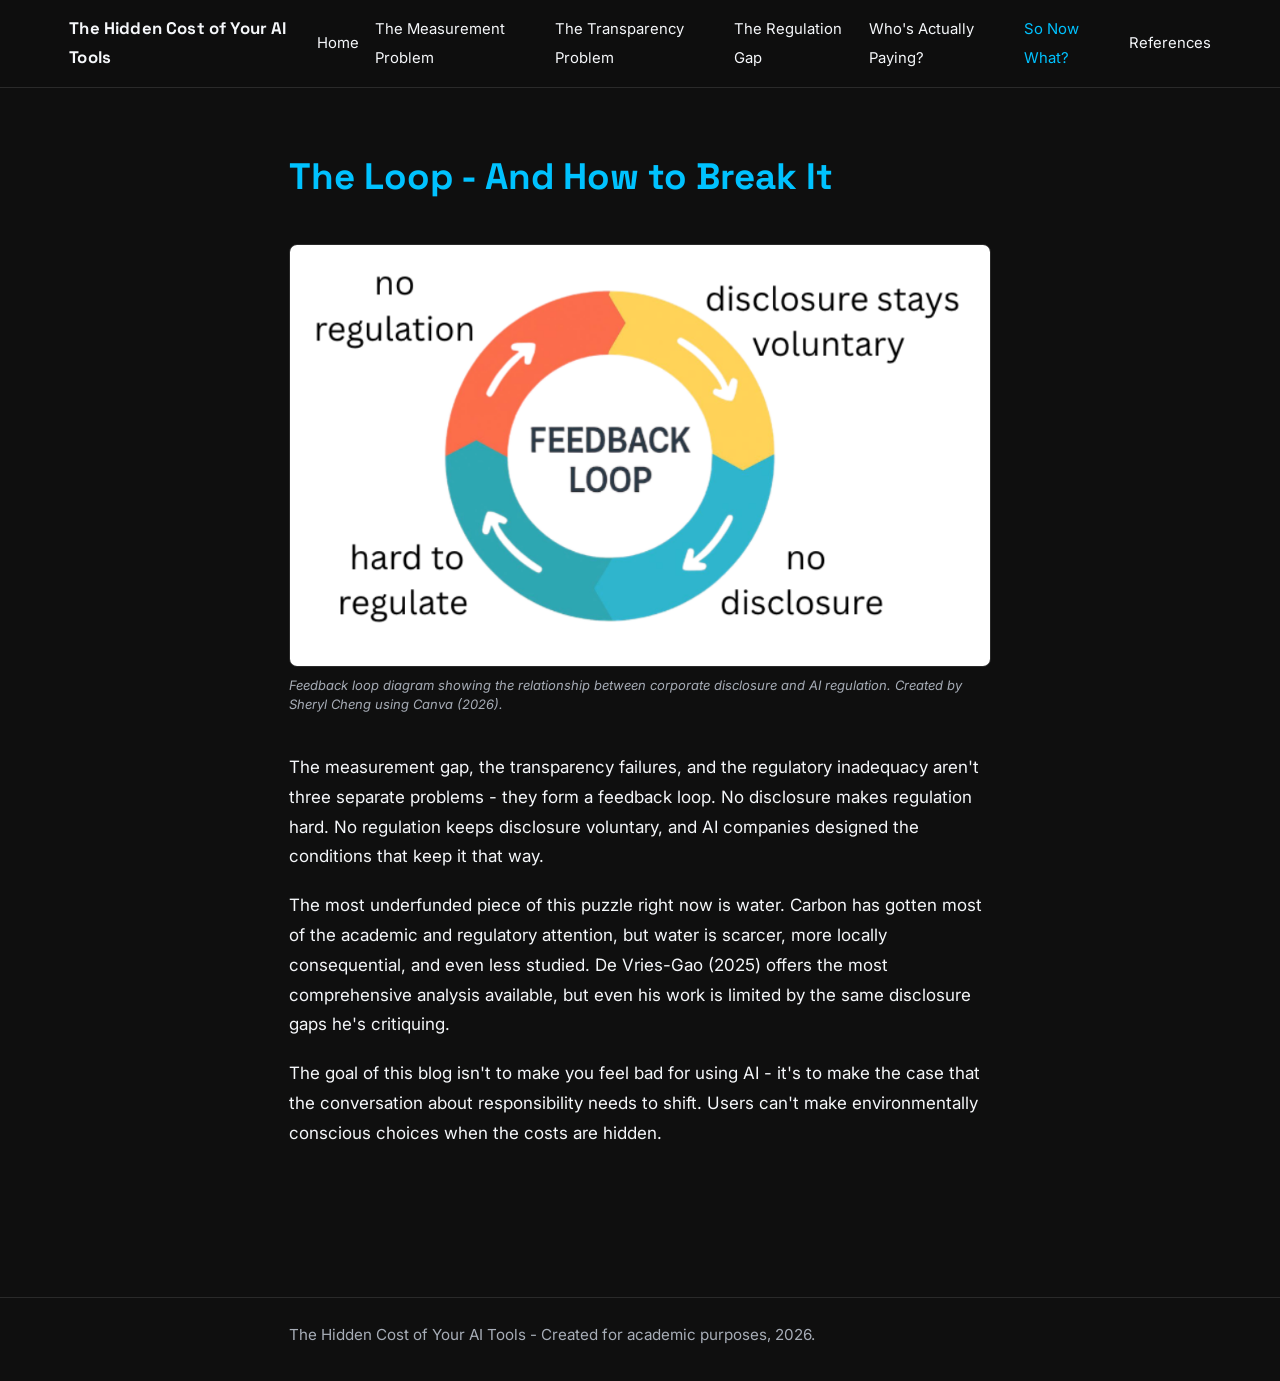
==== conclusion.html @ 71d061e3 "Add files via upload" ====
<!DOCTYPE html>
<html lang="en">
  <head>
    <meta charset="UTF-8" />
    <meta name="viewport" content="width=device-width, initial-scale=1.0" />
    <title>So Now What? | The Hidden Cost of Your AI Tools</title>
    <link rel="preconnect" href="https://fonts.googleapis.com" />
    <link rel="preconnect" href="https://fonts.gstatic.com" crossorigin />
    <link
      href="https://fonts.googleapis.com/css2?family=Inter:wght@400;500;600;700&family=Space+Grotesk:wght@500;600;700&display=swap"
      rel="stylesheet"
    />
    <link rel="stylesheet" href="css/style.css" />
  </head>
  <body>
    <header class="site-header">
      <div class="nav-container">
        <a class="site-title" href="index.html">The Hidden Cost of Your AI Tools</a>
        <button class="menu-toggle" type="button" aria-expanded="false" aria-label="Toggle navigation menu">Menu</button>
        <ul class="nav-links" id="navLinks">
          <li><a href="index.html">Home</a></li>
          <li><a href="measurement.html">The Measurement Problem</a></li>
          <li><a href="transparency.html">The Transparency Problem</a></li>
          <li><a href="regulation.html">The Regulation Gap</a></li>
          <li><a href="equity.html">Who's Actually Paying?</a></li>
          <li><a class="active" href="conclusion.html">So Now What?</a></li>
          <li><a href="references.html">References</a></li>
        </ul>
      </div>
    </header>

    <main>
      <section>
        <h2>The Loop - And How to Break It</h2>
      </section>

      <figure>
        <img src="images/feedbackloop.png" alt="Feedback loop diagram showing the relationship between corporate disclosure and AI regulation" />
        <figcaption>Feedback loop diagram showing the relationship between corporate disclosure and AI regulation. Created by Sheryl Cheng using Canva (2026).</figcaption>
      </figure>

      <section>
        <p>
          The measurement gap, the transparency failures, and the regulatory inadequacy aren't three separate problems - they form a feedback loop.
          No disclosure makes regulation hard. No regulation keeps disclosure voluntary, and AI companies designed the conditions that keep it that
          way.
        </p>
        <p>
          The most underfunded piece of this puzzle right now is water. Carbon has gotten most of the academic and regulatory attention, but water
          is scarcer, more locally consequential, and even less studied. De Vries-Gao (2025) offers the most comprehensive analysis available, but
          even his work is limited by the same disclosure gaps he's critiquing.
        </p>
        <p>
          The goal of this blog isn't to make you feel bad for using AI - it's to make the case that the conversation about responsibility needs to
          shift. Users can't make environmentally conscious choices when the costs are hidden.
        </p>
      </section>
    </main>

    <footer class="site-footer">
      <div class="footer-inner">The Hidden Cost of Your AI Tools - Created for academic purposes, 2026.</div>
    </footer>

    <script>
      const menuToggle = document.querySelector(".menu-toggle");
      const navLinks = document.querySelector("#navLinks");
      menuToggle.addEventListener("click", () => {
        navLinks.classList.toggle("open");
        const expanded = menuToggle.getAttribute("aria-expanded") === "true";
        menuToggle.setAttribute("aria-expanded", String(!expanded));
      });
    </script>
  </body>
</html>
---- css/style.css ----
:root {
  --bg: #0f0f0f;
  --text: #f5f7fa;
  --muted: #a7adb7;
  --accent: #00c2ff;
  --surface: #171717;
  --border: #2a2a2a;
  --content-width: 740px;
}

* {
  box-sizing: border-box;
}

html,
body {
  margin: 0;
  padding: 0;
  background: var(--bg);
  color: var(--text);
}

body {
  font-family: "Inter", "DM Sans", -apple-system, BlinkMacSystemFont, "Segoe UI", sans-serif;
  font-size: 17px;
  line-height: 1.75;
}

a {
  color: var(--accent);
  text-decoration: none;
  transition: color 0.2s ease, opacity 0.2s ease;
}

a:hover,
a:focus-visible {
  color: #6fe2ff;
}

.site-header {
  position: sticky;
  top: 0;
  z-index: 1000;
  background: rgba(15, 15, 15, 0.92);
  backdrop-filter: blur(8px);
  border-bottom: 1px solid var(--border);
}

.nav-container {
  max-width: 1180px;
  margin: 0 auto;
  padding: 0.85rem 1.2rem;
  display: flex;
  align-items: center;
  justify-content: space-between;
  gap: 1rem;
}

.site-title {
  font-family: "Space Grotesk", "Syne", sans-serif;
  font-size: 1.05rem;
  font-weight: 700;
  letter-spacing: 0.01em;
  color: var(--text);
}

.site-title:hover {
  color: var(--accent);
}

.menu-toggle {
  display: none;
  background: transparent;
  border: 1px solid var(--border);
  color: var(--text);
  border-radius: 6px;
  font-size: 1rem;
  padding: 0.35rem 0.55rem;
  cursor: pointer;
}

.nav-links {
  list-style: none;
  margin: 0;
  padding: 0;
  display: flex;
  align-items: center;
  gap: 1rem;
}

.nav-links a {
  color: var(--text);
  font-size: 0.93rem;
}

.nav-links a:hover,
.nav-links a:focus-visible,
.nav-links a.active {
  color: var(--accent);
}

main {
  max-width: var(--content-width);
  margin: 0 auto;
  padding: 4.2rem 1.2rem 5rem;
}

section {
  margin-bottom: 2.8rem;
}

h1,
h2,
h3 {
  font-family: "Space Grotesk", "Syne", sans-serif;
  line-height: 1.2;
  margin-top: 0;
  margin-bottom: 1rem;
  color: var(--accent);
}

h1 {
  font-size: clamp(2.15rem, 4.8vw, 3.3rem);
}

h2 {
  font-size: clamp(1.7rem, 3.4vw, 2.3rem);
}

p {
  margin: 0 0 1.2rem;
}

.hero-subheading {
  font-size: 1.15rem;
  color: var(--muted);
  margin-bottom: 1.8rem;
}

figure {
  margin: 2rem 0 2.4rem;
}

figure img {
  width: 100%;
  max-width: var(--content-width);
  height: auto;
  display: block;
  border-radius: 8px;
  border: 1px solid var(--border);
  background: var(--surface);
}

figcaption {
  margin-top: 0.55rem;
  color: var(--muted);
  font-style: italic;
  font-size: 13px;
  line-height: 1.5;
}

.callout {
  width: 100%;
  margin: 1.8rem 0 2rem;
  padding: 1rem 1.1rem;
  border-left: 4px solid var(--accent);
  background: rgba(0, 194, 255, 0.08);
  border-radius: 6px;
  font-weight: 600;
  color: #dff7ff;
}

.list-intro {
  margin-bottom: 0.8rem;
}

.content-list {
  margin: 0 0 1.4rem 1.2rem;
  padding: 0;
}

.content-list li {
  margin-bottom: 0.7rem;
}

.references-list {
  list-style: none;
  padding: 0;
  margin: 0;
}

.references-list li {
  margin-bottom: 1rem;
  padding-left: 1.4rem;
  text-indent: -1.4rem;
}

.site-footer {
  border-top: 1px solid var(--border);
  margin-top: 1.5rem;
}

.site-footer .footer-inner {
  max-width: var(--content-width);
  margin: 0 auto;
  padding: 1.5rem 1.2rem 2rem;
  color: var(--muted);
  font-size: 0.95rem;
}

@media (max-width: 980px) {
  .menu-toggle {
    display: inline-flex;
    align-items: center;
    justify-content: center;
  }

  .nav-links {
    position: absolute;
    right: 1.2rem;
    top: calc(100% + 0.5rem);
    flex-direction: column;
    align-items: flex-start;
    gap: 0.3rem;
    width: min(88vw, 360px);
    background: #131313;
    border: 1px solid var(--border);
    border-radius: 10px;
    padding: 0.8rem;
    box-shadow: 0 12px 26px rgba(0, 0, 0, 0.45);
    display: none;
  }

  .nav-links.open {
    display: flex;
  }

  .nav-links a {
    display: block;
    padding: 0.35rem 0;
    width: 100%;
  }
}
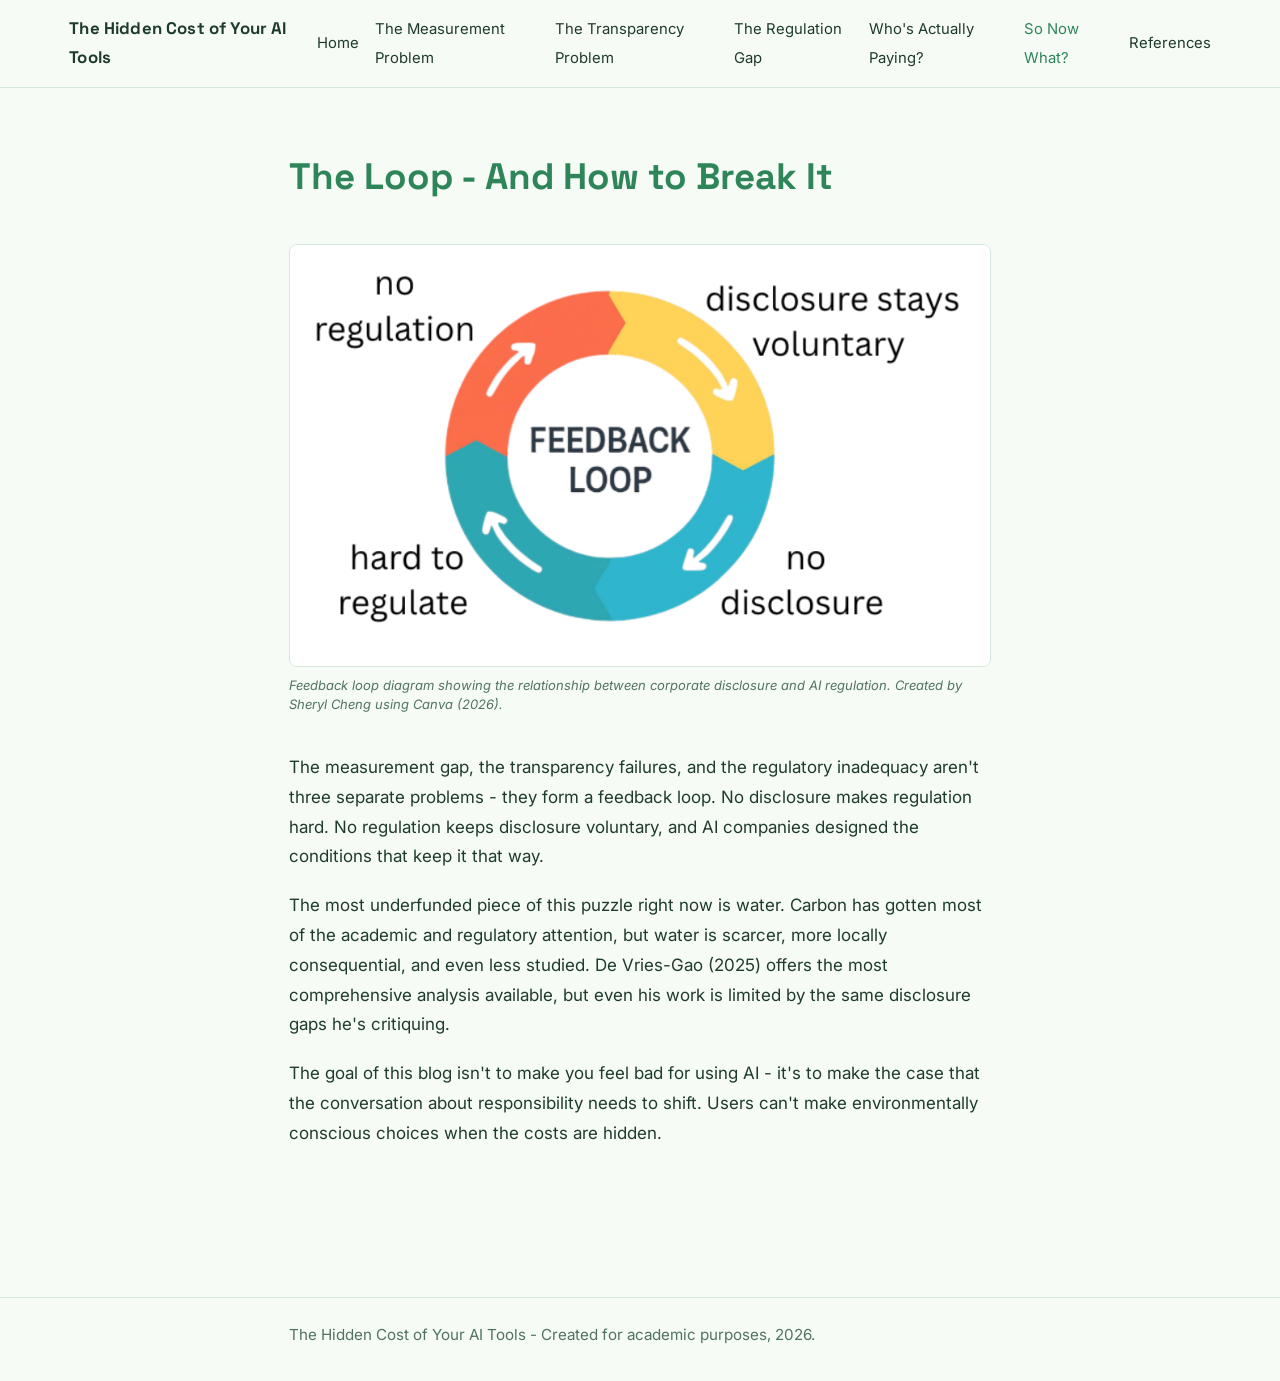
==== commit 963c0f61: "update changes" ====
--- a/conclusion.html
+++ b/conclusion.html
@@ -10,7 +10,7 @@
       href="https://fonts.googleapis.com/css2?family=Inter:wght@400;500;600;700&family=Space+Grotesk:wght@500;600;700&display=swap"
       rel="stylesheet"
     />
-    <link rel="stylesheet" href="css/style.css" />
+    <link rel="stylesheet" href="css/style.css?v=2" />
   </head>
   <body>
     <header class="site-header">
--- a/css/style.css
+++ b/css/style.css
@@ -1,10 +1,10 @@
 :root {
-  --bg: #0f0f0f;
-  --text: #f5f7fa;
-  --muted: #a7adb7;
-  --accent: #00c2ff;
-  --surface: #171717;
-  --border: #2a2a2a;
+  --bg: #f6fbf6;
+  --text: #1f3b2d;
+  --muted: #527261;
+  --accent: #2f855a;
+  --surface: #ffffff;
+  --border: #d7e7db;
   --content-width: 740px;
 }
 
@@ -34,14 +34,14 @@
 
 a:hover,
 a:focus-visible {
-  color: #6fe2ff;
+  color: #276749;
 }
 
 .site-header {
   position: sticky;
   top: 0;
   z-index: 1000;
-  background: rgba(15, 15, 15, 0.92);
+  background: rgba(246, 251, 246, 0.95);
   backdrop-filter: blur(8px);
   border-bottom: 1px solid var(--border);
 }
@@ -164,10 +164,10 @@
   margin: 1.8rem 0 2rem;
   padding: 1rem 1.1rem;
   border-left: 4px solid var(--accent);
-  background: rgba(0, 194, 255, 0.08);
+  background: rgba(47, 133, 90, 0.09);
   border-radius: 6px;
   font-weight: 600;
-  color: #dff7ff;
+  color: #24543c;
 }
 
 .list-intro {
@@ -223,11 +223,11 @@
     align-items: flex-start;
     gap: 0.3rem;
     width: min(88vw, 360px);
-    background: #131313;
+    background: #ffffff;
     border: 1px solid var(--border);
     border-radius: 10px;
     padding: 0.8rem;
-    box-shadow: 0 12px 26px rgba(0, 0, 0, 0.45);
+    box-shadow: 0 12px 26px rgba(31, 59, 45, 0.16);
     display: none;
   }
 
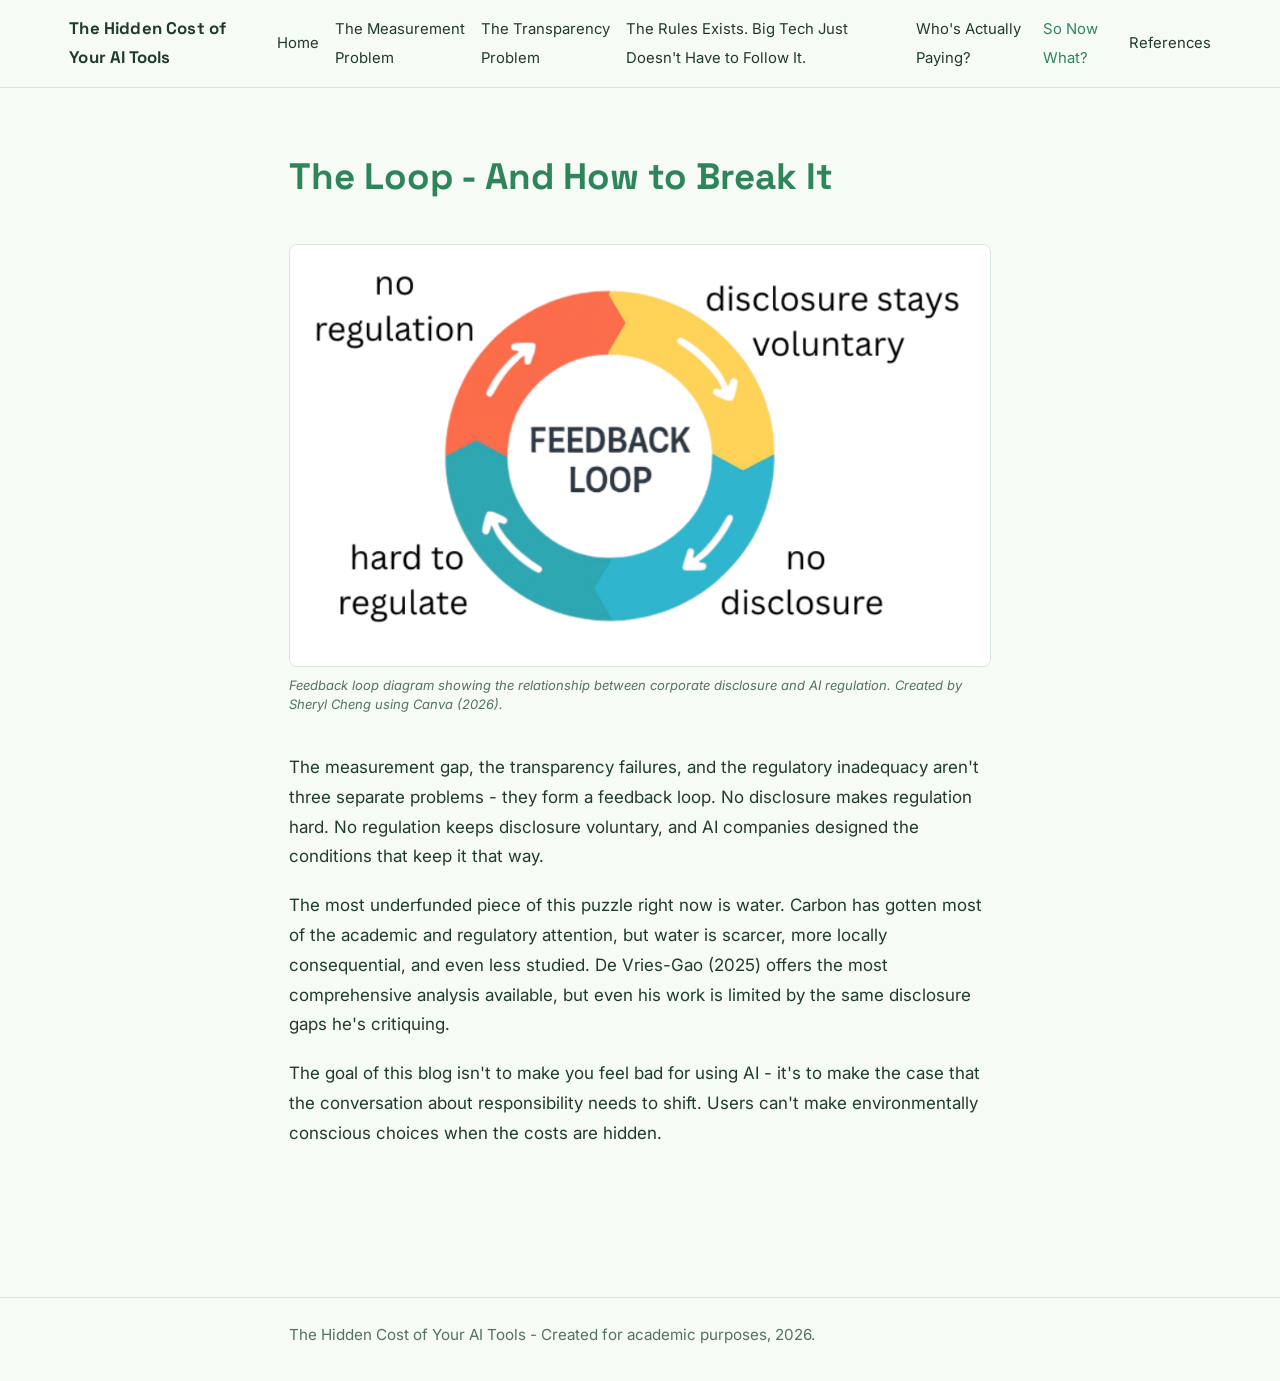
==== commit e37de3c3: "update changes" ====
--- a/conclusion.html
+++ b/conclusion.html
@@ -21,7 +21,7 @@
           <li><a href="index.html">Home</a></li>
           <li><a href="measurement.html">The Measurement Problem</a></li>
           <li><a href="transparency.html">The Transparency Problem</a></li>
-          <li><a href="regulation.html">The Regulation Gap</a></li>
+          <li><a href="regulation.html">The Rules Exists. Big Tech Just Doesn't Have to Follow It.</a></li>
           <li><a href="equity.html">Who's Actually Paying?</a></li>
           <li><a class="active" href="conclusion.html">So Now What?</a></li>
           <li><a href="references.html">References</a></li>
